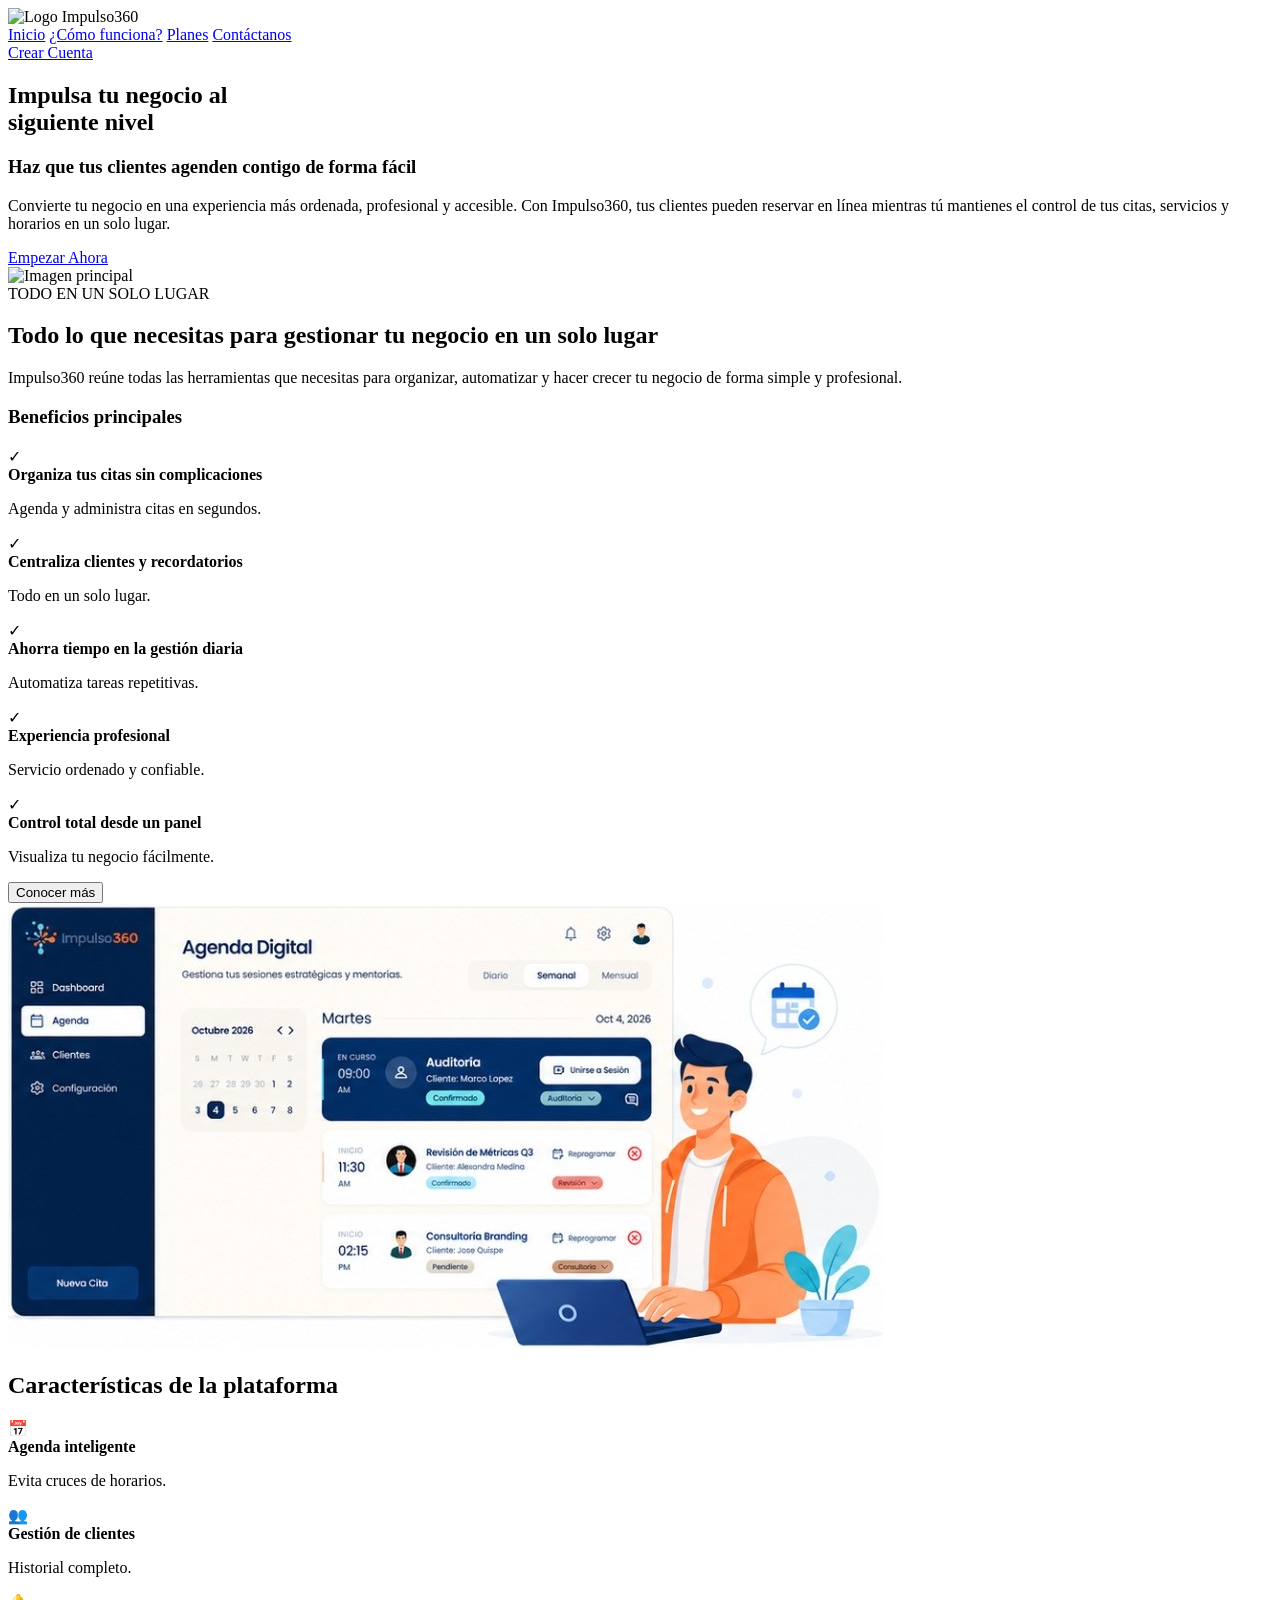
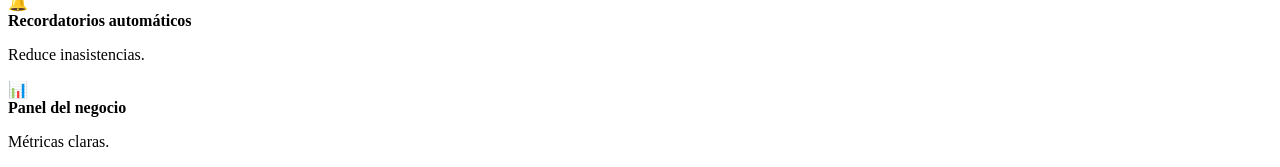
==== iniciolanding.html @ 7da9b4e5 "Update navigation link and add 'Cómo funciona' section" ====
<!DOCTYPE html>
<html lang="es">
<head>
  <meta charset="UTF-8" />
  <meta name="viewport" content="width=device-width, initial-scale=1.0" />
  <title>Impulso360</title>

  <!-- FUENTE -->
  <link href="https://fonts.googleapis.com/css2?family=Inter:wght@400;600;700;800&display=swap" rel="stylesheet">

  <!-- TU CSS -->
  <link rel="stylesheet" href="iniciolanding.css" />
</head>

<body>

  <!-- ===================================================== -->
  <!-- HEADER -->
  <!-- ===================================================== -->
  <header class="header">
    <div class="logo">
      <img src="assets/img/logoimpulso360azul.png" alt="Logo Impulso360">
    </div>

    <nav class="nav">
      <a href="#">Inicio</a>
      <a href="#como-funciona">¿Cómo funciona?</a>
      <a href="#">Planes</a>
      <a href="#">Contáctanos</a>
    </nav>

    <a href="#" class="btn btn-primary">Crear Cuenta</a>
  </header>


  <main>

    <!-- ===================================================== -->
    <!--HERO-->
    <!-- ===================================================== -->
    <section class="hero section">
      
      <div class="hero-text">
        <h1>
          Impulsa tu negocio <span class="accent-orange">al</span><br>
          siguiente <span class="accent-cyan">nivel</span>
        </h1>

        <h3>Haz que tus clientes agenden contigo de forma fácil</h3>

        <p>
          Convierte tu negocio en una experiencia más ordenada, profesional y accesible.
          Con Impulso360, tus clientes pueden reservar en línea mientras tú mantienes el
          control de tus citas, servicios y horarios en un solo lugar.
        </p>

        <a href="#" class="btn btn-primary">Empezar Ahora</a>
      </div>

      <div class="hero-image">
        <img src="assets/img/iniciolandingilustracionimpulso360.png" alt="Imagen principal">
      </div>

    </section>


    <!-- ===================================================== -->
    <!--  SECCIÓN COMO FUNCIONA -->
    <!-- ===================================================== -->
    <section class="info" id="como-funciona">

      <!-- LEFT -->
      <div class="left">

        <span class="pill">TODO EN UN SOLO LUGAR</span>

        <h1 class="title">
          Todo lo que necesitas 
          <span class="grad">para gestionar tu negocio</span> 
          en un <span class="grad2">solo lugar</span>
        </h1>

        <p class="desc">
          Impulso360 reúne todas las herramientas que necesitas para organizar,
          automatizar y hacer crecer tu negocio de forma simple y profesional.
        </p>

        <div class="card">

          <h3>Beneficios principales</h3>

          <div class="item">
            <div class="check">✓</div>
            <div>
              <strong>Organiza tus citas sin complicaciones</strong>
              <p>Agenda y administra citas en segundos.</p>
            </div>
          </div>

          <div class="item">
            <div class="check">✓</div>
            <div>
              <strong>Centraliza clientes y recordatorios</strong>
              <p>Todo en un solo lugar.</p>
            </div>
          </div>

          <div class="item">
            <div class="check">✓</div>
            <div>
              <strong>Ahorra tiempo en la gestión diaria</strong>
              <p>Automatiza tareas repetitivas.</p>
            </div>
          </div>

          <div class="item">
            <div class="check">✓</div>
            <div>
              <strong>Experiencia profesional</strong>
              <p>Servicio ordenado y confiable.</p>
            </div>
          </div>

          <div class="item">
            <div class="check">✓</div>
            <div>
              <strong>Control total desde un panel</strong>
              <p>Visualiza tu negocio fácilmente.</p>
            </div>
          </div>

        </div>

        <button class="btn-orange">Conocer más</button>

      </div>

      <!-- RIGHT -->
      <div class="right">

        <img src="assets/img/mockup.jpeg" class="mockup">

        <h2>Características de la plataforma</h2>

        <div class="features">

          <div class="f">
            <div class="icon blue">📅</div>
            <div>
              <strong>Agenda inteligente</strong>
              <p>Evita cruces de horarios.</p>
            </div>
          </div>

          <div class="f">
            <div class="icon teal">👥</div>
            <div>
              <strong>Gestión de clientes</strong>
              <p>Historial completo.</p>
            </div>
          </div>

          <div class="f">
            <div class="icon orange">🔔</div>
            <div>
              <strong>Recordatorios automáticos</strong>
              <p>Reduce inasistencias.</p>
            </div>
          </div>

          <div class="f">
            <div class="icon blue">📊</div>
            <div>
              <strong>Panel del negocio</strong>
              <p>Métricas claras.</p>
            </div>
          </div>

        </div>

      </div>

    </section>

  </main>

</body>
</html>
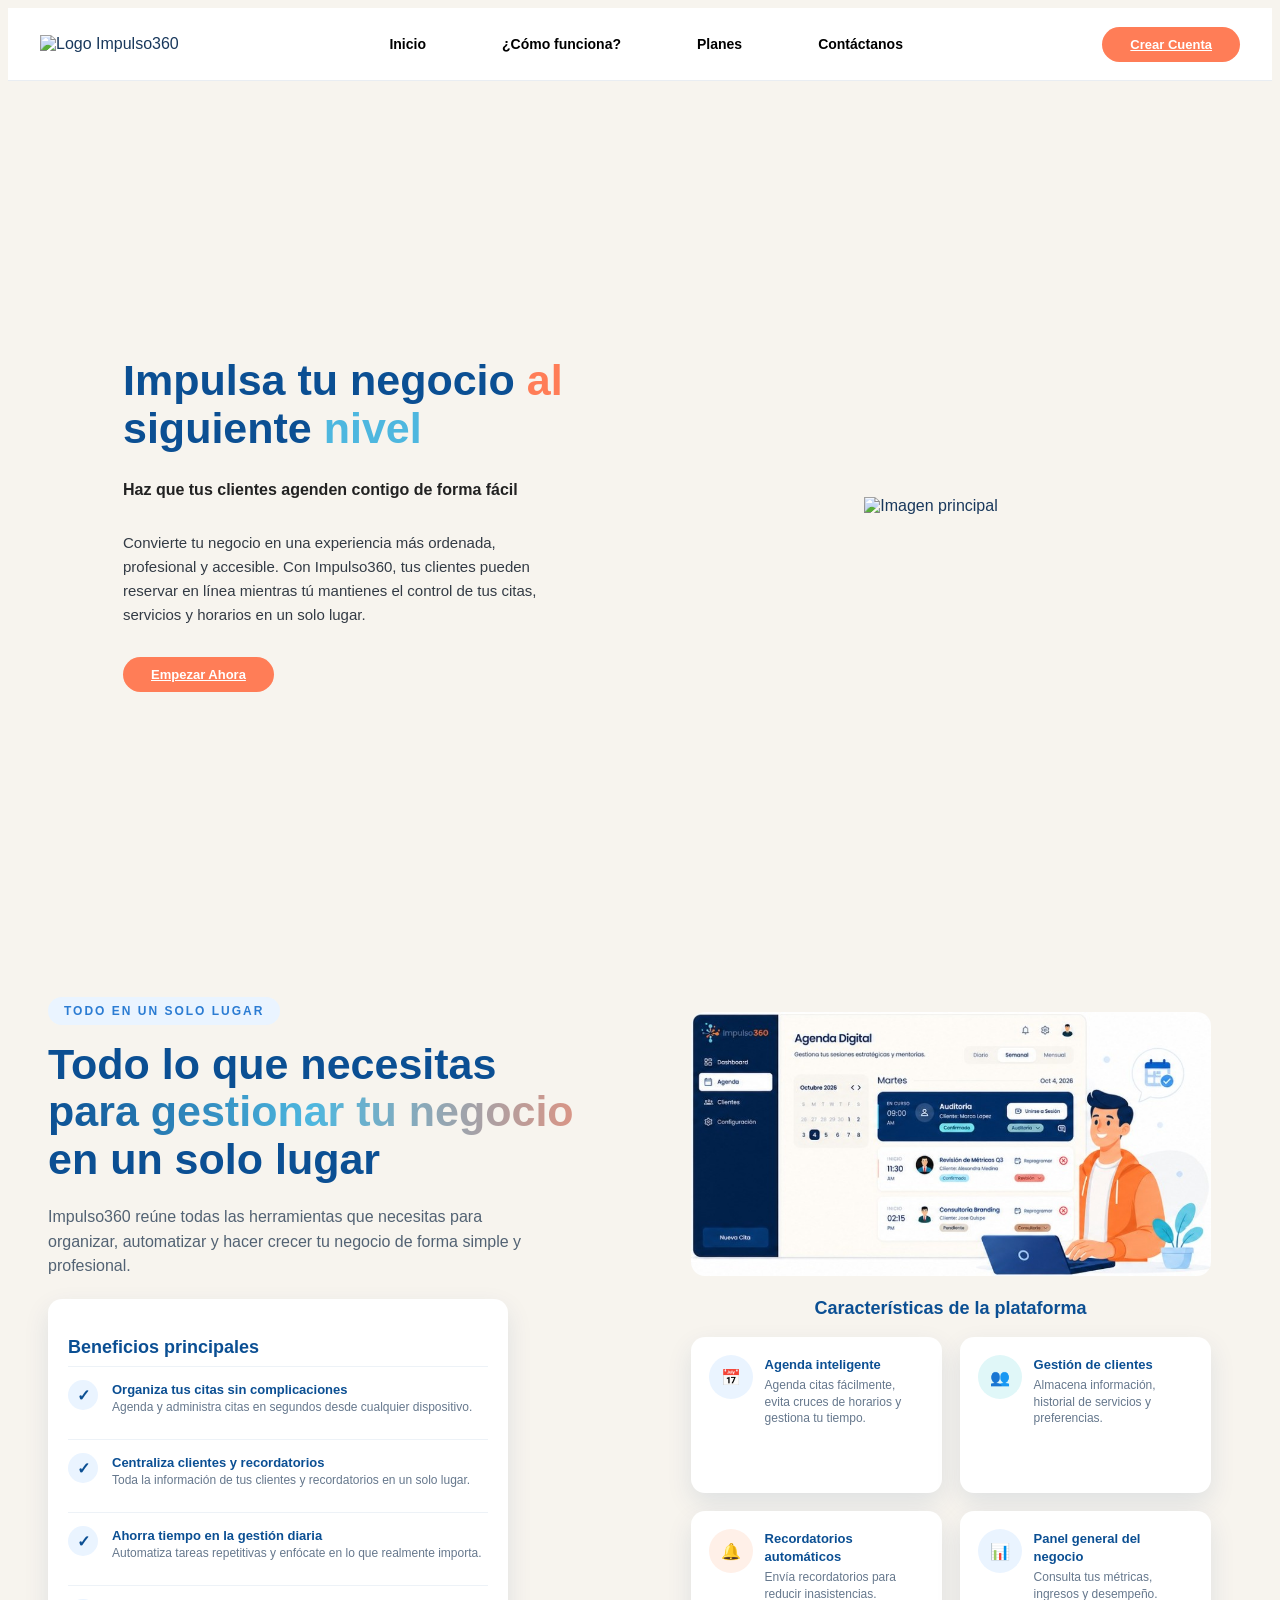
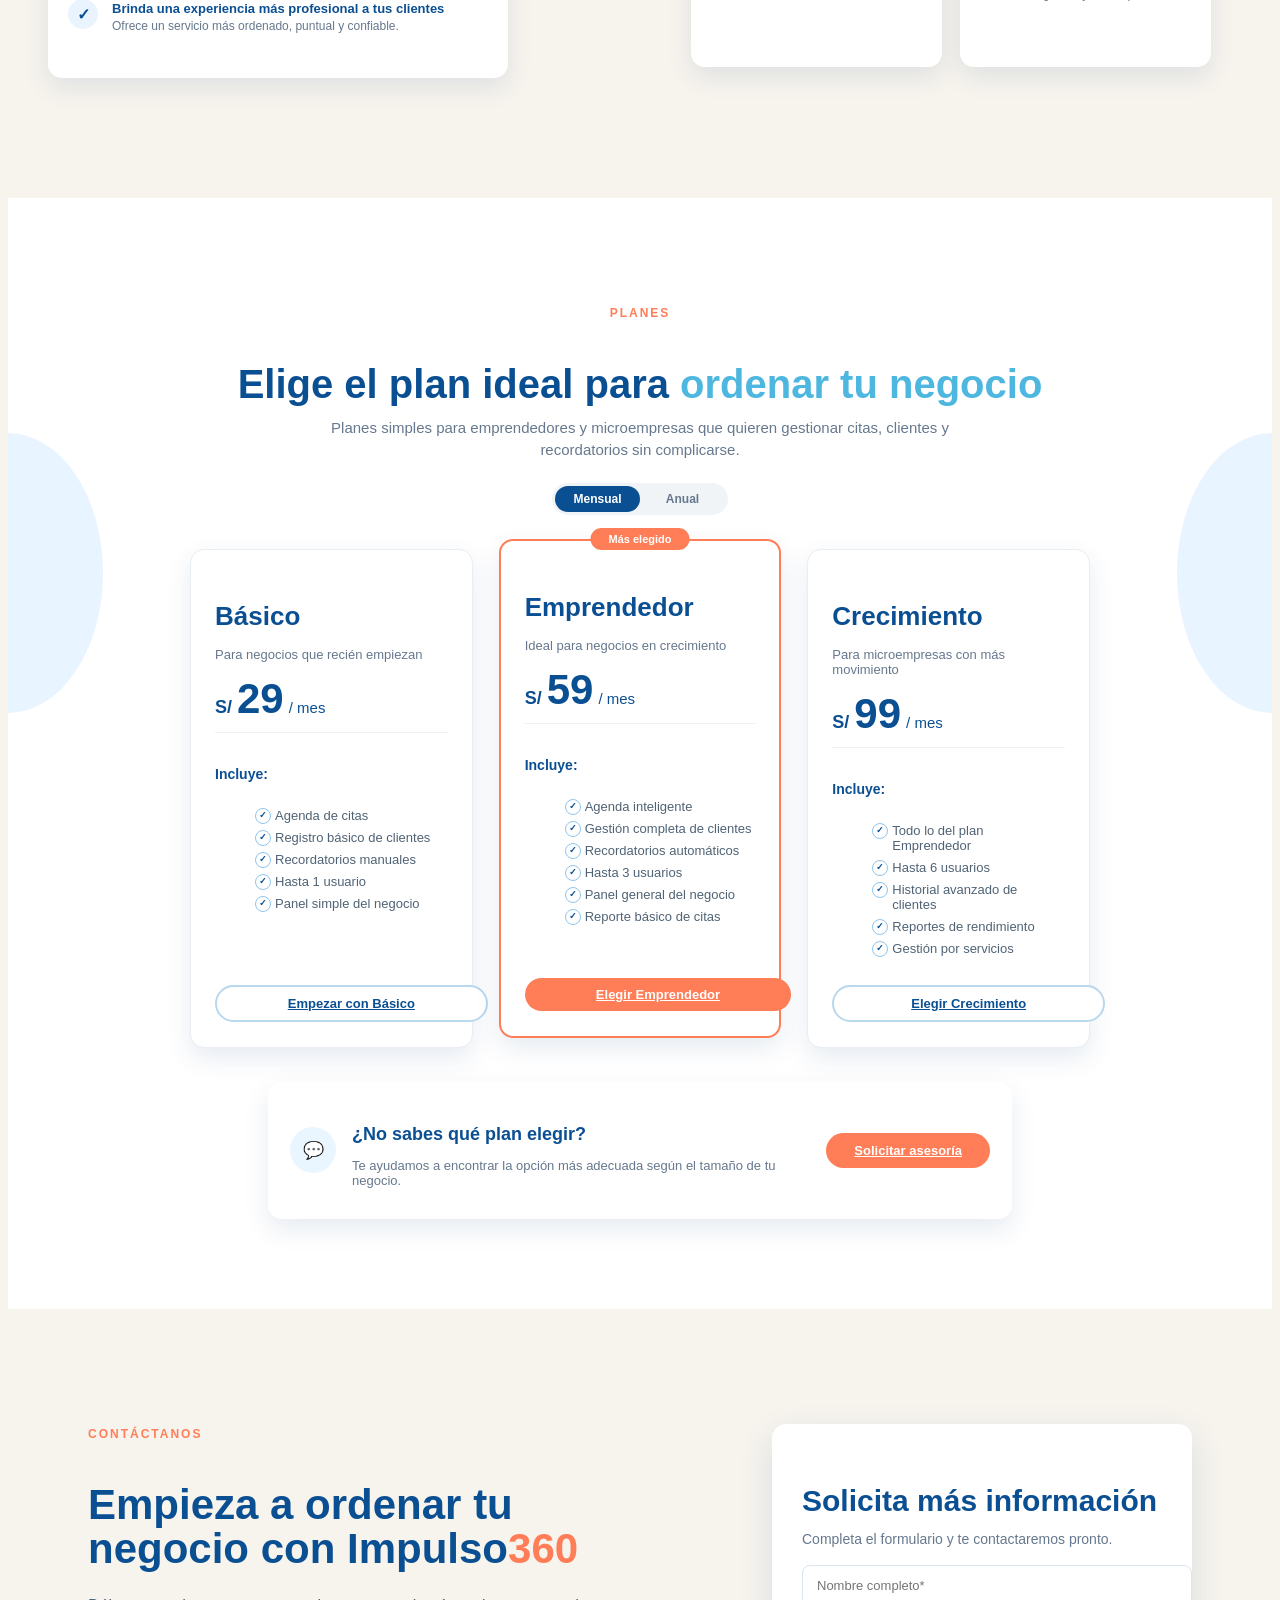
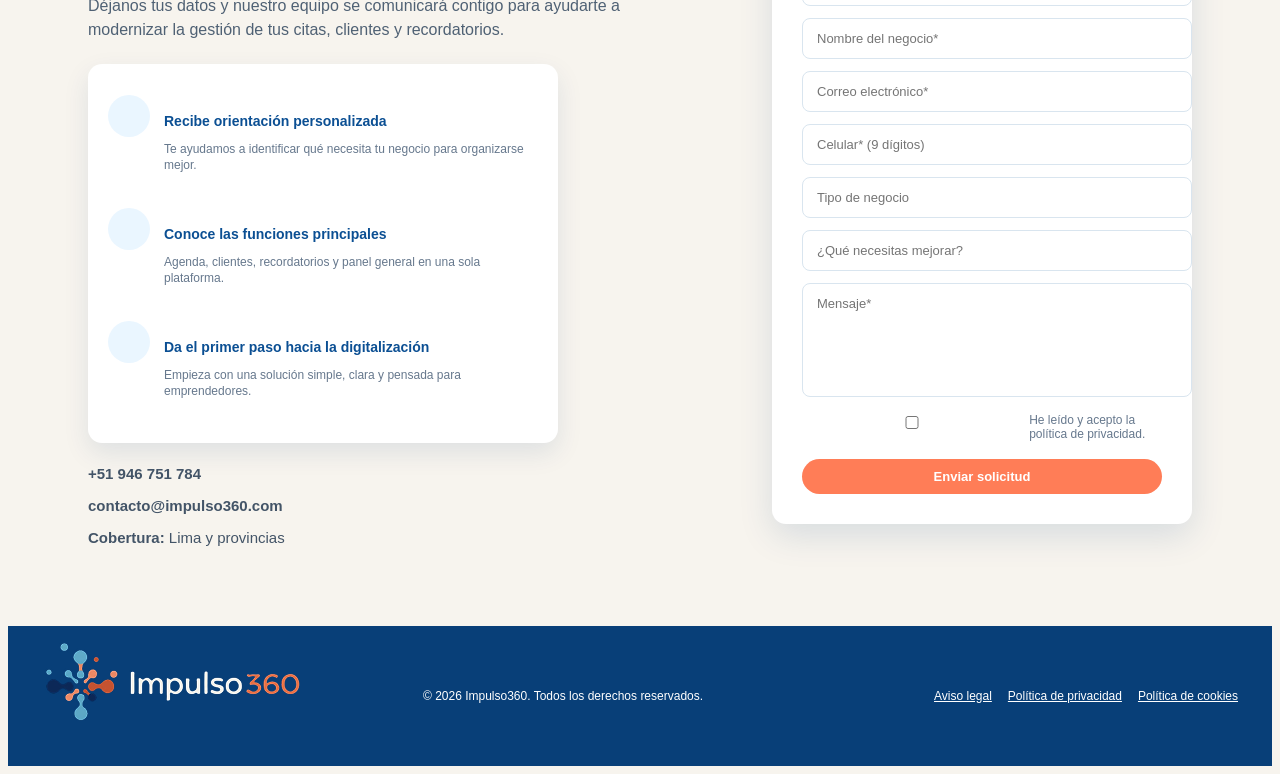
==== commit e8779e69: "feat: add plans contact and footer" ====
--- a/iniciolanding.html
+++ b/iniciolanding.html
@@ -14,32 +14,24 @@
 
 <body>
 
-  <!-- ===================================================== -->
-  <!-- HEADER -->
-  <!-- ===================================================== -->
   <header class="header">
     <div class="logo">
       <img src="assets/img/logoimpulso360azul.png" alt="Logo Impulso360">
     </div>
 
     <nav class="nav">
-      <a href="#">Inicio</a>
+      <a href="#inicio">Inicio</a>
       <a href="#como-funciona">¿Cómo funciona?</a>
-      <a href="#">Planes</a>
-      <a href="#">Contáctanos</a>
+      <a href="#planes">Planes</a>
+      <a href="#contactanos">Contáctanos</a>
     </nav>
 
-    <a href="#" class="btn btn-primary">Crear Cuenta</a>
+    <a href="#contactanos" class="btn btn-primary">Crear Cuenta</a>
   </header>
 
-
   <main>
 
-    <!-- ===================================================== -->
-    <!--HERO-->
-    <!-- ===================================================== -->
-    <section class="hero section">
-      
+    <section class="hero section" id="inicio">
       <div class="hero-text">
         <h1>
           Impulsa tu negocio <span class="accent-orange">al</span><br>
@@ -54,24 +46,16 @@
           control de tus citas, servicios y horarios en un solo lugar.
         </p>
 
-        <a href="#" class="btn btn-primary">Empezar Ahora</a>
+        <a href="#contactanos" class="btn btn-primary">Empezar Ahora</a>
       </div>
 
       <div class="hero-image">
         <img src="assets/img/iniciolandingilustracionimpulso360.png" alt="Imagen principal">
       </div>
-
     </section>
 
-
-    <!-- ===================================================== -->
-    <!--  SECCIÓN COMO FUNCIONA -->
-    <!-- ===================================================== -->
     <section class="info" id="como-funciona">
-
-      <!-- LEFT -->
       <div class="left">
-
         <span class="pill">TODO EN UN SOLO LUGAR</span>
 
         <h1 class="title">
@@ -86,14 +70,13 @@
         </p>
 
         <div class="card">
-
           <h3>Beneficios principales</h3>
 
           <div class="item">
             <div class="check">✓</div>
             <div>
               <strong>Organiza tus citas sin complicaciones</strong>
-              <p>Agenda y administra citas en segundos.</p>
+              <p>Agenda y administra citas en segundos desde cualquier dispositivo.</p>
             </div>
           </div>
 
@@ -101,7 +84,7 @@
             <div class="check">✓</div>
             <div>
               <strong>Centraliza clientes y recordatorios</strong>
-              <p>Todo en un solo lugar.</p>
+              <p>Toda la información de tus clientes y recordatorios en un solo lugar.</p>
             </div>
           </div>
 
@@ -109,46 +92,31 @@
             <div class="check">✓</div>
             <div>
               <strong>Ahorra tiempo en la gestión diaria</strong>
-              <p>Automatiza tareas repetitivas.</p>
+              <p>Automatiza tareas repetitivas y enfócate en lo que realmente importa.</p>
             </div>
           </div>
 
           <div class="item">
             <div class="check">✓</div>
             <div>
-              <strong>Experiencia profesional</strong>
-              <p>Servicio ordenado y confiable.</p>
-            </div>
-          </div>
-
-          <div class="item">
-            <div class="check">✓</div>
-            <div>
-              <strong>Control total desde un panel</strong>
-              <p>Visualiza tu negocio fácilmente.</p>
-            </div>
-          </div>
-
-        </div>
-
-        <button class="btn-orange">Conocer más</button>
-
-      </div>
-
-      <!-- RIGHT -->
+              <strong>Brinda una experiencia más profesional a tus clientes</strong>
+              <p>Ofrece un servicio más ordenado, puntual y confiable.</p>
+            </div>
+          </div>
+        </div>
+      </div>
+
       <div class="right">
-
-        <img src="assets/img/mockup.jpeg" class="mockup">
+        <img src="assets/img/mockup.jpeg" class="mockup" alt="Mockup de la plataforma">
 
         <h2>Características de la plataforma</h2>
 
         <div class="features">
-
           <div class="f">
             <div class="icon blue">📅</div>
             <div>
               <strong>Agenda inteligente</strong>
-              <p>Evita cruces de horarios.</p>
+              <p>Agenda citas fácilmente, evita cruces de horarios y gestiona tu tiempo.</p>
             </div>
           </div>
 
@@ -156,7 +124,7 @@
             <div class="icon teal">👥</div>
             <div>
               <strong>Gestión de clientes</strong>
-              <p>Historial completo.</p>
+              <p>Almacena información, historial de servicios y preferencias.</p>
             </div>
           </div>
 
@@ -164,25 +132,184 @@
             <div class="icon orange">🔔</div>
             <div>
               <strong>Recordatorios automáticos</strong>
-              <p>Reduce inasistencias.</p>
+              <p>Envía recordatorios para reducir inasistencias.</p>
             </div>
           </div>
 
           <div class="f">
             <div class="icon blue">📊</div>
             <div>
-              <strong>Panel del negocio</strong>
-              <p>Métricas claras.</p>
-            </div>
-          </div>
-
-        </div>
-
-      </div>
-
+              <strong>Panel general del negocio</strong>
+              <p>Consulta tus métricas, ingresos y desempeño.</p>
+            </div>
+          </div>
+        </div>
+      </div>
     </section>
 
+    <section class="plans section" id="planes">
+      <div class="plans-header">
+        <span class="section-label">PLANES</span>
+        <h2>Elige el plan ideal para <span>ordenar tu negocio</span></h2>
+        <p>
+          Planes simples para emprendedores y microempresas que quieren gestionar
+          citas, clientes y recordatorios sin complicarse.
+        </p>
+
+        <div class="toggle">
+          <span class="active">Mensual</span>
+          <span>Anual</span>
+        </div>
+      </div>
+
+      <div class="plans-grid">
+        <div class="plan-card">
+          <h3>Básico</h3>
+          <p>Para negocios que recién empiezan</p>
+          <div class="price">S/ <strong>29</strong> <span>/ mes</span></div>
+
+          <h4>Incluye:</h4>
+          <ul>
+            <li>Agenda de citas</li>
+            <li>Registro básico de clientes</li>
+            <li>Recordatorios manuales</li>
+            <li>Hasta 1 usuario</li>
+            <li>Panel simple del negocio</li>
+          </ul>
+
+          <a href="#contactanos" class="btn btn-outline">Empezar con Básico</a>
+        </div>
+
+        <div class="plan-card featured">
+          <span class="badge">Más elegido</span>
+          <h3>Emprendedor</h3>
+          <p>Ideal para negocios en crecimiento</p>
+          <div class="price">S/ <strong>59</strong> <span>/ mes</span></div>
+
+          <h4>Incluye:</h4>
+          <ul>
+            <li>Agenda inteligente</li>
+            <li>Gestión completa de clientes</li>
+            <li>Recordatorios automáticos</li>
+            <li>Hasta 3 usuarios</li>
+            <li>Panel general del negocio</li>
+            <li>Reporte básico de citas</li>
+          </ul>
+
+          <a href="#contactanos" class="btn btn-primary">Elegir Emprendedor</a>
+        </div>
+
+        <div class="plan-card">
+          <h3>Crecimiento</h3>
+          <p>Para microempresas con más movimiento</p>
+          <div class="price">S/ <strong>99</strong> <span>/ mes</span></div>
+
+          <h4>Incluye:</h4>
+          <ul>
+            <li>Todo lo del plan Emprendedor</li>
+            <li>Hasta 6 usuarios</li>
+            <li>Historial avanzado de clientes</li>
+            <li>Reportes de rendimiento</li>
+            <li>Gestión por servicios</li>
+          </ul>
+
+          <a href="#contactanos" class="btn btn-outline">Elegir Crecimiento</a>
+        </div>
+      </div>
+
+      <div class="help-box">
+        <div class="help-icon"></div>
+        <div class="help-text">
+          <h4>¿No sabes qué plan elegir?</h4>
+          <p>Te ayudamos a encontrar la opción más adecuada según el tamaño de tu negocio.</p>
+        </div>
+        <a href="#contactanos" class="btn btn-primary">Solicitar asesoría</a>
+      </div>
+    </section>
+
+    <section class="contact section" id="contactanos">
+      <div class="contact-left">
+        <span class="section-label">CONTÁCTANOS</span>
+
+        <h2>
+          Empieza a ordenar tu<br>
+          negocio con Impulso<span>360</span>
+        </h2>
+
+        <p>
+          Déjanos tus datos y nuestro equipo se comunicará contigo para ayudarte
+          a modernizar la gestión de tus citas, clientes y recordatorios.
+        </p>
+
+        <div class="info-card">
+          <div class="info-item">
+            <div class="info-icon"></div>
+            <div>
+              <h4>Recibe orientación personalizada</h4>
+              <p>Te ayudamos a identificar qué necesita tu negocio para organizarse mejor.</p>
+            </div>
+          </div>
+
+          <div class="info-item">
+            <div class="info-icon"></div>
+            <div>
+              <h4>Conoce las funciones principales</h4>
+              <p>Agenda, clientes, recordatorios y panel general en una sola plataforma.</p>
+            </div>
+          </div>
+
+          <div class="info-item">
+            <div class="info-icon"></div>
+            <div>
+              <h4>Da el primer paso hacia la digitalización</h4>
+              <p>Empieza con una solución simple, clara y pensada para emprendedores.</p>
+            </div>
+          </div>
+        </div>
+
+        <div class="contact-data">
+          <p><strong>+51 946 751 784</strong></p>
+          <p><strong>contacto@impulso360.com</strong></p>
+          <p><strong>Cobertura:</strong> Lima y provincias</p>
+        </div>
+      </div>
+
+      <form class="contact-form">
+        <h3>Solicita más información</h3>
+        <p>Completa el formulario y te contactaremos pronto.</p>
+
+        <input type="text" placeholder="Nombre completo*">
+        <input type="text" placeholder="Nombre del negocio*">
+        <input type="email" placeholder="Correo electrónico*">
+        <input type="tel" placeholder="Celular* (9 dígitos)">
+        <input type="text" placeholder="Tipo de negocio">
+        <input type="text" placeholder="¿Qué necesitas mejorar?">
+        <textarea placeholder="Mensaje*"></textarea>
+
+        <label class="checkbox">
+          <input type="checkbox">
+          <span>He leído y acepto la política de privacidad.</span>
+        </label>
+
+        <button type="submit" class="btn btn-primary btn-full">Enviar solicitud</button>
+      </form>
+    </section>
+
   </main>
+
+  <footer class="footer">
+    <div class="footer-logo">
+      <img src="assets/img/logo2.png" alt="Logo footer">
+    </div>
+
+    <p>© 2026 Impulso360. Todos los derechos reservados.</p>
+
+    <div class="footer-links">
+      <a href="#">Aviso legal</a>
+      <a href="#">Política de privacidad</a>
+      <a href="#">Política de cookies</a>
+    </div>
+  </footer>
 
 </body>
 </html>
--- a/iniciolanding.css
+++ b/iniciolanding.css
@@ -0,0 +1,792 @@
+:root {
+  --blue: #0b4f93;
+  --blue-dark: #083f78;
+  --cyan: #4eb7df;
+  --orange: #ff7d57;
+  --cream: #f7f4ee;
+  --text: #19385c;
+  --muted: #66788d;
+  --white: #ffffff;
+  --border: #d9e5ef;
+  --shadow: 0 10px 26px rgba(9, 63, 120, 0.10);
+}
+
+body {
+  font-family: 'Inter', sans-serif;
+  background: var(--cream);
+  color: var(--text);
+}
+
+.header {
+  height: 72px;
+  background: #fff;
+  border-bottom: 1px solid #e9edf2;
+  display: flex;
+  align-items: center;
+  justify-content: space-between;
+  padding: 0 32px;
+  position: sticky;
+  top: 0;
+  z-index: 20;
+}
+
+.logo {
+  width: 150px;
+}
+
+.nav {
+  display: flex;
+  gap: 76px;
+  font-size: 14px;
+  font-weight: 700;
+  color: #1f2b38;
+}
+.nav a {
+  color: #000;
+  text-decoration: none;
+  font-weight: 700;
+}
+
+.nav a:visited,
+.nav a:active,
+.nav a:focus {
+  color: #000;
+  text-decoration: none;
+  outline: none;
+}
+
+.nav a:hover {
+  color: #000;
+  text-decoration: none;
+}
+
+.btn {
+  display: inline-flex;
+  align-items: center;
+  justify-content: center;
+  border-radius: 24px;
+  font-weight: 800;
+  font-size: 13px;
+  padding: 10px 28px;
+  border: none;
+}
+
+.btn-primary {
+  background: var(--orange);
+  color: #fff;
+}
+
+.btn-outline {
+  border: 2px solid #b9d8ee;
+  color: var(--blue);
+  background: #fff;
+}
+
+.btn-full {
+  width: 100%;
+}
+
+.section {
+  padding: 95px 80px;
+}
+
+.hero {
+  display: grid;
+  grid-template-columns: 1fr 1fr;
+  align-items: center;
+  min-height: 660px;
+  gap: 60px;
+}
+
+.hero-text {
+  max-width: 500px;
+  margin-left: 35px;
+}
+
+.hero h1 {
+  font-size: 43px;
+  line-height: 1.12;
+  color: var(--blue);
+  margin-bottom: 28px;
+  font-weight: 800;
+}
+
+.hero h3 {
+  font-size: 16px;
+  margin-bottom: 32px;
+  font-weight: 800;
+  color: #222;
+}
+
+.hero p {
+  font-size: 15px;
+  line-height: 1.6;
+  color: #333b45;
+  margin-bottom: 30px;
+  max-width: 430px;
+}
+
+.accent-orange {
+  color: var(--orange);
+}
+
+.accent-cyan {
+  color: var(--cyan);
+}
+
+.hero-image {
+  display: flex;
+  justify-content: center;
+}
+
+.hero-image img {
+  max-width: 440px;
+}
+
+.info {
+  display: grid;
+  grid-template-columns: 1fr 1.05fr;
+  gap: 85px;
+  max-width: 1200px;
+  margin: 70px auto 120px;
+  padding: 0 40px;
+  align-items: center;
+}
+
+.pill {
+  background: #eaf4ff;
+  color: #2b7cd3;
+  padding: 7px 16px;
+  border-radius: 20px;
+  font-size: 12px;
+  font-weight: 800;
+  letter-spacing: 2px;
+}
+
+.title {
+  font-size: 43px;
+  line-height: 1.1;
+  margin: 22px 0;
+  font-weight: 800;
+  color: var(--blue);
+}
+
+.grad {
+  background: linear-gradient(90deg, #0b4f93, #4eb7df, #d99586);
+  -webkit-background-clip: text;
+  color: transparent;
+}
+
+.grad2 {
+  color: var(--blue);
+}
+
+.desc {
+  max-width: 500px;
+  margin-bottom: 20px;
+  color: #526273;
+  line-height: 1.55;
+}
+
+.card {
+  background: white;
+  border-radius: 14px;
+  padding: 20px;
+  max-width: 420px;
+  box-shadow: var(--shadow);
+}
+
+.card h3 {
+  color: var(--blue);
+  font-size: 18px;
+  margin-bottom: 8px;
+}
+
+.item {
+  display: flex;
+  gap: 14px;
+  padding: 13px 0;
+  border-top: 1px solid #edf2f7;
+}
+
+.check {
+  width: 30px;
+  height: 30px;
+  background: #eaf4ff;
+  color: var(--blue);
+  border-radius: 50%;
+  display: flex;
+  align-items: center;
+  justify-content: center;
+  font-weight: 800;
+  flex-shrink: 0;
+}
+
+.item strong {
+  font-size: 13px;
+  color: var(--blue);
+}
+
+.item p {
+  font-size: 12px;
+  color: var(--muted);
+  margin-top: 2px;
+}
+
+.btn-orange {
+  display: none;
+}
+
+.right {
+  text-align: center;
+}
+
+.mockup {
+  width: 100%;
+  max-width: 520px;
+  margin: 0 auto;
+  border-radius: 14px;
+  box-shadow: none;
+}
+
+.right h2 {
+  font-size: 18px;
+  color: var(--blue);
+  margin: 18px 0;
+}
+
+.features {
+  display: grid;
+  grid-template-columns: repeat(2, 1fr);
+  gap: 18px;
+  max-width: 520px;
+  margin: 0 auto;
+}
+
+.f {
+  background: white;
+  padding: 18px;
+  border-radius: 14px;
+  display: flex;
+  gap: 12px;
+  text-align: left;
+  box-shadow: var(--shadow);
+  min-height: 120px;
+}
+
+.icon {
+  width: 44px;
+  height: 44px;
+  border-radius: 50%;
+  display: flex;
+  align-items: center;
+  justify-content: center;
+  flex-shrink: 0;
+}
+
+.icon.blue {
+  background: #eaf4ff;
+}
+
+.icon.teal {
+  background: #e0f7f8;
+}
+
+.icon.orange {
+  background: #fff0e8;
+}
+
+.f strong {
+  font-size: 13px;
+  color: var(--blue);
+}
+
+.f p {
+  font-size: 12px;
+  color: var(--muted);
+  line-height: 1.35;
+  margin-top: 4px;
+}
+
+.plans {
+  background: #fff;
+  position: relative;
+  overflow: hidden;
+  padding-top: 105px;
+  padding-bottom: 90px;
+}
+
+.plans::before,
+.plans::after {
+  content: "";
+  position: absolute;
+  width: 190px;
+  height: 280px;
+  background: #e8f4ff;
+  border-radius: 50%;
+  top: 235px;
+}
+
+.plans::before {
+  left: -95px;
+}
+
+.plans::after {
+  right: -95px;
+}
+
+.plans-header,
+.plans-grid,
+.help-box {
+  position: relative;
+  z-index: 1;
+}
+
+.plans-header {
+  text-align: center;
+  margin-bottom: 34px;
+}
+
+.section-label {
+  display: inline-block;
+  color: var(--orange);
+  font-size: 12px;
+  font-weight: 800;
+  letter-spacing: 2px;
+  margin-bottom: 8px;
+}
+
+.plans-header h2 {
+  font-size: 40px;
+  line-height: 1.15;
+  color: var(--blue);
+  margin-bottom: 10px;
+  font-weight: 800;
+}
+
+.plans-header h2 span {
+  color: var(--cyan);
+}
+
+.plans-header p {
+  max-width: 620px;
+  margin: 0 auto 22px;
+  font-size: 15px;
+  color: var(--muted);
+  line-height: 1.45;
+}
+
+.toggle {
+  width: 170px;
+  background: #f1f4f7;
+  border-radius: 20px;
+  padding: 3px;
+  display: flex;
+  margin: 0 auto;
+}
+
+.toggle span {
+  flex: 1;
+  text-align: center;
+  padding: 6px 0;
+  border-radius: 16px;
+  font-size: 12px;
+  font-weight: 700;
+  color: var(--muted);
+}
+
+.toggle .active {
+  background: var(--blue);
+  color: #fff;
+}
+
+.plans-grid {
+  display: grid;
+  grid-template-columns: repeat(3, 1fr);
+  gap: 26px;
+  max-width: 900px;
+  margin: 0 auto;
+  align-items: stretch;
+}
+
+.plan-card {
+  background: #fff;
+  border-radius: 14px;
+  padding: 25px 24px;
+  border: 1px solid #e8eef4;
+  box-shadow: var(--shadow);
+  position: relative;
+  min-height: 350px;
+  display: flex;
+  flex-direction: column;
+}
+
+.plan-card.featured {
+  border: 2px solid var(--orange);
+  transform: translateY(-10px);
+}
+
+.badge {
+  position: absolute;
+  top: -13px;
+  left: 50%;
+  transform: translateX(-50%);
+  background: var(--orange);
+  color: #fff;
+  font-size: 11px;
+  font-weight: 800;
+  padding: 5px 18px;
+  border-radius: 16px;
+}
+
+.plan-card h3 {
+  font-size: 26px;
+  color: var(--blue);
+  margin-bottom: 2px;
+  font-weight: 800;
+}
+
+.plan-card > p {
+  font-size: 13px;
+  color: var(--muted);
+  margin-bottom: 16px;
+}
+
+.price {
+  font-size: 18px;
+  font-weight: 800;
+  color: var(--blue);
+  margin-bottom: 14px;
+  border-bottom: 1px solid #edf2f7;
+  padding-bottom: 12px;
+}
+
+.price strong {
+  font-size: 42px;
+  line-height: 1;
+}
+
+.price span {
+  font-size: 15px;
+  font-weight: 500;
+}
+
+.plan-card h4 {
+  font-size: 14px;
+  color: var(--blue);
+  margin-bottom: 10px;
+}
+
+.plan-card ul {
+  list-style: none;
+  margin-bottom: 22px;
+  flex: 1;
+}
+
+.plan-card li {
+  font-size: 13px;
+  color: #506375;
+  margin-bottom: 7px;
+  padding-left: 20px;
+  position: relative;
+}
+
+.plan-card li::before {
+  content: "✓";
+  position: absolute;
+  left: 0;
+  top: 0;
+  width: 14px;
+  height: 14px;
+  border: 1px solid #8ec6ee;
+  border-radius: 50%;
+  color: var(--blue);
+  font-size: 9px;
+  line-height: 13px;
+  text-align: center;
+  font-weight: 800;
+}
+
+.plan-card .btn {
+  width: 100%;
+  padding: 9px 18px;
+  font-size: 13px;
+}
+
+.help-box {
+  max-width: 700px;
+  margin: 34px auto 0;
+  padding: 18px 22px;
+  display: flex;
+  align-items: center;
+  gap: 16px;
+  background: #fff;
+  border-radius: 14px;
+  box-shadow: var(--shadow);
+}
+
+.help-icon {
+  width: 46px;
+  height: 46px;
+  border-radius: 50%;
+  background: #eaf6ff;
+  flex-shrink: 0;
+  position: relative;
+}
+
+.help-icon::after {
+  content: "💬";
+  position: absolute;
+  inset: 0;
+  display: grid;
+  place-items: center;
+  font-size: 17px;
+}
+
+.help-text {
+  flex: 1;
+}
+
+.help-text h4 {
+  font-size: 18px;
+  color: var(--blue);
+  margin-bottom: 2px;
+}
+
+.help-text p {
+  font-size: 13px;
+  color: var(--muted);
+}
+.contact {
+  background: var(--cream);
+  display: grid;
+  grid-template-columns: minmax(0, 1fr) 420px;
+  gap: 32px;
+  align-items: start;
+  padding-top: 115px;
+  padding-bottom: 70px;
+  max-width: 1150px;
+  margin: 0 auto;
+  position: relative;
+}
+
+.contact-left {
+  max-width: 560px;
+}
+.contact-left h2 {
+  font-size: 42px;
+  line-height: 1.05;
+  color: var(--blue);
+  margin-bottom: 22px;
+  font-weight: 800;
+}
+
+.contact-left h2 span {
+  color: var(--orange);
+}
+
+.contact-left > p {
+  font-size: 16px;
+  line-height: 1.5;
+  color: #4f6174;
+  margin-bottom: 22px;
+  max-width: 570px;
+}
+
+.info-card {
+  background: #fff;
+  max-width: 430px;
+  padding: 20px;
+  margin: 22px 0;
+  border-radius: 14px;
+  box-shadow: var(--shadow);
+}
+
+.info-item {
+  display: flex;
+  gap: 14px;
+  padding: 11px 0;
+}
+
+.info-icon {
+  width: 42px;
+  height: 42px;
+  border-radius: 50%;
+  background: #eaf6ff;
+  flex-shrink: 0;
+}
+
+.info-item h4 {
+  font-size: 14px;
+  color: var(--blue);
+  margin-bottom: 3px;
+}
+
+.info-item p {
+  font-size: 12px;
+  line-height: 1.35;
+  color: var(--muted);
+}
+
+.contact-data p {
+  margin-bottom: 10px;
+  color: #435467;
+  font-size: 15px;
+}
+
+.contact-form {
+  background: #fff;
+  padding: 30px;
+  border-radius: 14px;
+  box-shadow: 0 12px 34px rgba(9, 63, 120, 0.13);
+}
+
+.contact-form h3 {
+  font-size: 30px;
+  line-height: 1.1;
+  color: var(--blue);
+  margin-bottom: 4px;
+  font-weight: 800;
+}
+
+.contact-form > p {
+  font-size: 14px;
+  color: var(--muted);
+  margin-bottom: 18px;
+}
+
+.contact-form input,
+.contact-form textarea {
+  width: 100%;
+  border: 1px solid var(--border);
+  border-radius: 8px;
+  padding: 12px 14px;
+  font-family: inherit;
+  font-size: 13px;
+  margin-bottom: 12px;
+  outline: none;
+}
+
+.contact-form textarea {
+  min-height: 88px;
+  resize: none;
+}
+
+.checkbox {
+  display: flex;
+  gap: 8px;
+  align-items: flex-start;
+  font-size: 12px;
+  color: var(--muted);
+  margin-bottom: 18px;
+}
+
+.footer {
+  background: var(--blue-dark);
+  min-height: 78px;
+  color: #fff;
+  display: flex;
+  align-items: center;
+  justify-content: space-between;
+  padding: 14px 34px;
+}
+
+.footer-logo {
+  width: 150px;
+}
+
+.footer p,
+.footer-links a {
+  font-size: 12px;
+  color: #fff;
+}
+
+.footer-links {
+  display: flex;
+  gap: 16px;
+}
+
+@media (max-width: 1024px) {
+  .nav {
+    display: none;
+  }
+
+  .hero,
+  .info,
+  .plans-grid,
+  .contact {
+    grid-template-columns: 1fr;
+  }
+
+  .hero {
+    text-align: center;
+  }
+
+  .hero-text {
+    margin-left: 0;
+    max-width: 100%;
+  }
+
+  .hero p {
+    margin-left: auto;
+    margin-right: auto;
+  }
+
+  .plans::before,
+  .plans::after {
+    display: none;
+  }
+
+  .contact-left,
+  .contact-left > p,
+  .info-card {
+    max-width: 100%;
+  }
+
+  .help-box {
+    flex-direction: column;
+    text-align: center;
+  }
+
+  .footer {
+    flex-direction: column;
+    gap: 10px;
+    text-align: center;
+  }
+
+  .footer-links {
+    flex-wrap: wrap;
+    justify-content: center;
+  }
+}
+
+@media (max-width: 600px) {
+  .section {
+    padding-left: 24px;
+    padding-right: 24px;
+  }
+
+  .hero h1,
+  .title,
+  .plans-header h2,
+  .contact-left h2 {
+    font-size: 32px;
+  }
+
+  .features {
+    grid-template-columns: 1fr;
+  }
+
+  .plans {
+    padding-top: 70px;
+    padding-bottom: 65px;
+  }
+
+  .plan-card.featured {
+    transform: none;
+  }
+
+  .contact-form {
+    padding: 22px;
+  }
+}
